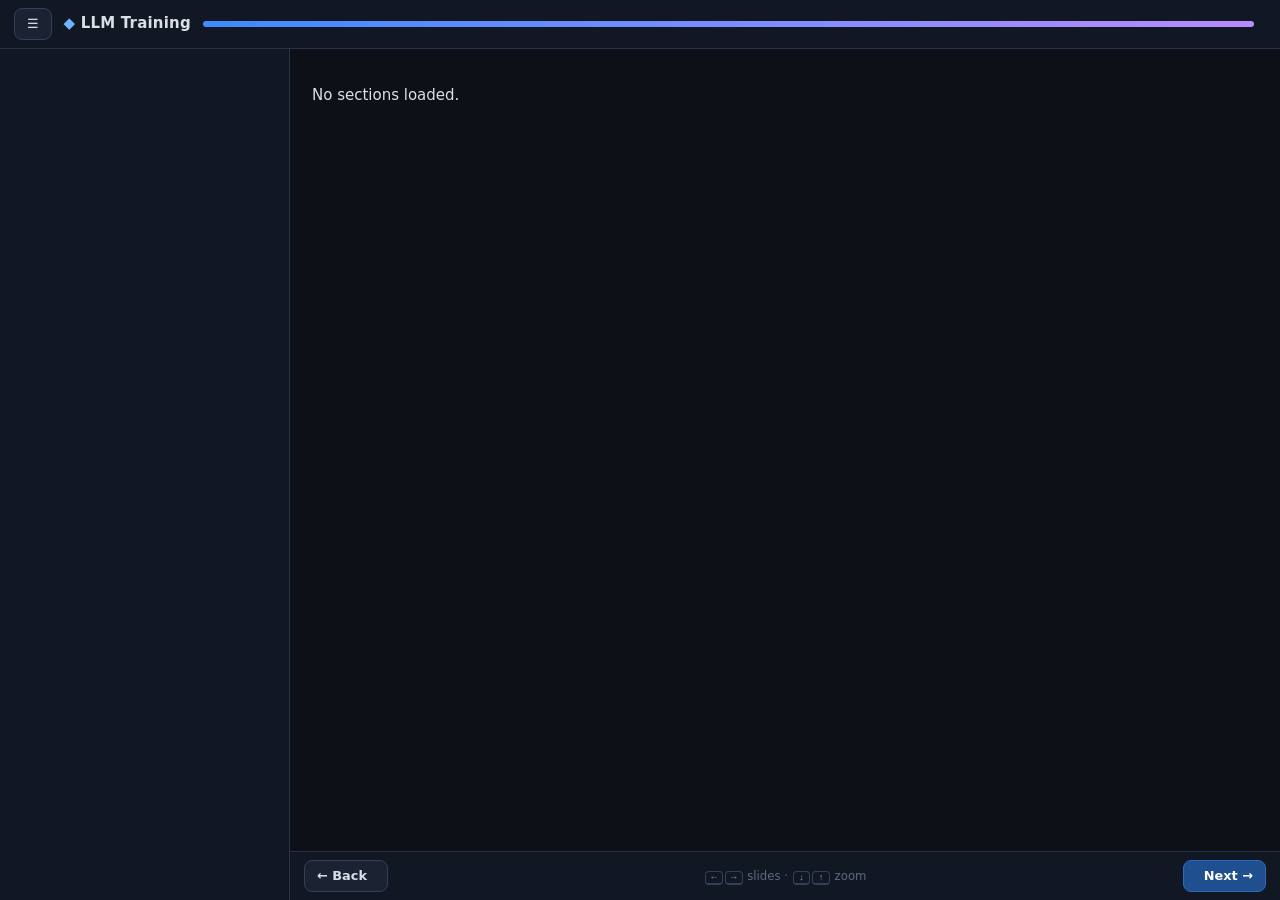
==== LLM_Training/index.html @ 1b2382e2 "LLM_Training: shared engine, styles, contract, server and test tools" ====
<!DOCTYPE html>
<html lang="en">
<head>
  <meta charset="utf-8">
  <meta name="viewport" content="width=device-width, initial-scale=1">
  <title>LLM Training — How LLMs and Agents Work</title>
  <link rel="stylesheet" href="core/styles.css">
  <link rel="stylesheet" href="sections/big-picture.css">
  <link rel="stylesheet" href="sections/tokenization.css">
  <link rel="stylesheet" href="sections/embeddings.css">
  <link rel="stylesheet" href="sections/transformer-block.css">
  <link rel="stylesheet" href="sections/attention.css">
  <link rel="stylesheet" href="sections/ffn-moe.css">
  <link rel="stylesheet" href="sections/output-sampling.css">
  <link rel="stylesheet" href="sections/training.css">
  <link rel="stylesheet" href="sections/clearml.css">
  <link rel="stylesheet" href="sections/inference.css">
  <link rel="stylesheet" href="sections/chat-api.css">
  <link rel="stylesheet" href="sections/reasoning.css">
  <link rel="stylesheet" href="sections/llm-to-agent.css">
  <link rel="stylesheet" href="sections/tool-calling.css">
  <link rel="stylesheet" href="sections/langchain.css">
  <link rel="stylesheet" href="sections/memory-rag.css">
  <link rel="stylesheet" href="sections/rag-practice.css">
  <link rel="stylesheet" href="sections/planning-multiagent.css">
  <link rel="stylesheet" href="sections/skills.css">
  <link rel="stylesheet" href="sections/langgraph.css">
  <link rel="stylesheet" href="sections/comfyui.css">
  <link rel="stylesheet" href="sections/safety-eval.css">
  <link rel="stylesheet" href="sections/glossary.css">
</head>
<body>
  <div id="app"><p style="padding:20px">Loading course… (JavaScript required)</p></div>
  <script src="core/engine.js"></script>
  <!-- Section files: position in the course comes from each section's `order`, not from this list. -->
  <script src="sections/big-picture.js"></script>
  <script src="sections/tokenization.js"></script>
  <script src="sections/embeddings.js"></script>
  <script src="sections/transformer-block.js"></script>
  <script src="sections/attention.js"></script>
  <script src="sections/ffn-moe.js"></script>
  <script src="sections/output-sampling.js"></script>
  <script src="sections/training.js"></script>
  <script src="sections/clearml.js"></script>
  <script src="sections/inference.js"></script>
  <script src="sections/chat-api.js"></script>
  <script src="sections/reasoning.js"></script>
  <script src="sections/llm-to-agent.js"></script>
  <script src="sections/tool-calling.js"></script>
  <script src="sections/langchain.js"></script>
  <script src="sections/memory-rag.js"></script>
  <script src="sections/rag-practice.js"></script>
  <script src="sections/planning-multiagent.js"></script>
  <script src="sections/skills.js"></script>
  <script src="sections/langgraph.js"></script>
  <script src="sections/comfyui.js"></script>
  <script src="sections/safety-eval.js"></script>
  <script src="sections/glossary.js"></script>
</body>
</html>
---- LLM_Training/core/styles.css ----
/* LLM Training — core styles (dark theme). Section CSS must prefix classes with the section id. */
:root {
  --bg: #0d1117; --bg2: #121823; --panel: #161d2a; --panel2: #1b2333; --border: #273246; --border2: #344058;
  --text: #d9e0ea; --muted: #8b97ab; --dim: #5d6a80; --accent: #6cb6ff; --accent2: #3d8bfd; --good: #5ad18a; --bad: #ff5d73; --warn: #f2b84b;
  --t-text: #b8c2cc; --t-token: #f2a93b; --t-integer: #ff7f50; --t-float: #5ad18a; --t-probability: #b98cff; --t-vector: #4ea8ff;
  --t-matrix: #2fd0c9; --t-tensor: #8a94ff; --t-mask: #ff5d73; --t-boolean: #e6e65c; --t-json: #f472b6; --t-function: #c9a27a;
  --radius: 10px; --mono: ui-monospace, SFMono-Regular, Menlo, Consolas, "Liberation Mono", monospace;
  --sans: system-ui, -apple-system, "Segoe UI", Roboto, Helvetica, Arial, sans-serif;
  --toc-w: 290px; --panel-w: 310px;
}
* { box-sizing: border-box; }
html, body { margin: 0; height: 100%; background: var(--bg); color: var(--text); font: 15px/1.55 var(--sans); }
body { overflow: hidden; }
a { color: var(--accent); }
code, kbd, pre { font-family: var(--mono); }
code { background: #0b0f16; border: 1px solid var(--border); border-radius: 4px; padding: 0 4px; font-size: .88em; }
kbd { border: 1px solid var(--border2); border-bottom-width: 2px; border-radius: 4px; padding: 0 5px; font-size: .8em; margin: 0 1px; color: var(--muted); }
h1, h2, h3, h4 { line-height: 1.25; margin: .6em 0 .4em; }
h2 { font-size: 1.25rem; } h3 { font-size: 1.05rem; } h4 { font-size: .95rem; color: var(--muted); }
p { margin: .45em 0 .7em; }
ul, ol { padding-left: 1.3em; margin: .3em 0 .8em; }
li { margin: .2em 0; }
small, .muted { color: var(--muted); }
hr { border: 0; border-top: 1px solid var(--border); margin: 1em 0; }

/* ---------- shell ---------- */
#app { height: 100%; display: flex; flex-direction: column; }
.topbar { display: flex; align-items: center; gap: 12px; padding: 8px 14px; background: var(--bg2); border-bottom: 1px solid var(--border); flex: 0 0 auto; }
.brand { color: var(--text); text-decoration: none; font-weight: 700; white-space: nowrap; letter-spacing: .2px; }
.brand-mark { color: var(--accent); }
.progress { flex: 1; height: 6px; background: var(--panel2); border-radius: 4px; overflow: hidden; min-width: 60px; }
.progress-fill { height: 100%; background: linear-gradient(90deg, var(--accent2), var(--t-probability)); transition: width .3s; }
.counter { color: var(--muted); font-variant-numeric: tabular-nums; font-size: .85rem; white-space: nowrap; }
.layout { flex: 1; display: flex; min-height: 0; }
.main-col { flex: 1; display: flex; flex-direction: column; min-width: 0; }
.stage { flex: 1; overflow-y: auto; overflow-x: hidden; padding: 16px 22px 26px; }

/* ---------- TOC ---------- */
.toc { width: var(--toc-w); flex: 0 0 var(--toc-w); overflow-y: auto; background: var(--bg2); border-right: 1px solid var(--border); padding: 8px 6px 30px; font-size: .86rem; }
body.toc-hidden .toc { display: none; }
.toc-count { color: var(--dim); font-size: .78rem; padding: 2px 10px 6px; }
.toc-part { color: var(--accent); font-weight: 700; text-transform: uppercase; letter-spacing: .06em; font-size: .72rem; padding: 12px 10px 4px; }
.toc-sec-title { all: unset; cursor: pointer; display: block; width: 100%; box-sizing: border-box; padding: 5px 10px; border-radius: 6px; color: var(--text); font-weight: 600; }
.toc-sec-title:hover { background: var(--panel); }
.toc-caret { display: inline-block; transition: transform .15s; color: var(--dim); }
.toc-sec.open .toc-caret { transform: rotate(90deg); }
.toc-slides { display: none; padding: 2px 0 6px 10px; }
.toc-sec.open .toc-slides { display: block; }
.toc-slide { all: unset; cursor: pointer; display: flex; align-items: center; gap: 6px; width: 100%; box-sizing: border-box; padding: 3px 8px; border-radius: 6px; color: var(--muted); }
.toc-slide:hover { background: var(--panel); color: var(--text); }
.toc-slide.on { background: #1d2a40; color: #fff; box-shadow: inset 2px 0 0 var(--accent); }
.toc-check { width: 12px; color: transparent; font-size: .8em; }
.toc-slide.visited .toc-check { color: var(--good); }
.toc-name { flex: 1; min-width: 0; }
.toc-zoom { color: var(--dim); font-size: .55rem; letter-spacing: 1px; white-space: nowrap; }
.toc-slide.on .toc-zoom { color: var(--accent); }
.toc-toggle { padding: 4px 9px; }
.toc-scrim { display: none; }

/* ---------- slide head ---------- */
.slide-head { margin-bottom: 12px; }
.head-top { display: flex; justify-content: space-between; align-items: center; gap: 10px; flex-wrap: wrap; }
.eyebrow { color: var(--muted); font-size: .82rem; }
.part-tag { background: var(--panel2); border: 1px solid var(--border2); border-radius: 20px; padding: 1px 8px; color: var(--accent); font-weight: 600; font-size: .74rem; }
.slide-num { color: var(--dim); }
.slide-title { font-size: 1.65rem; margin: .25em 0 .35em; }
.zoom-btns { display: flex; gap: 6px; }
.crumbs { display: flex; flex-wrap: wrap; align-items: center; gap: 4px; }
.crumb { all: unset; cursor: pointer; font-size: .8rem; padding: 2px 9px; border-radius: 14px; border: 1px solid var(--border); color: var(--muted); }
.crumb:hover { border-color: var(--accent); color: var(--text); }
.crumb.on { background: #1d2a40; border-color: var(--accent); color: #fff; font-weight: 600; }
.crumb-n { display: inline-block; width: 15px; height: 15px; line-height: 15px; text-align: center; font-size: .66rem; border-radius: 50%; background: var(--panel2); color: var(--accent); }
.crumb-sep { color: var(--dim); }

/* ---------- body: content + key panel ---------- */
.slide-body { display: flex; gap: 18px; align-items: flex-start; }
.slide-content { flex: 1; min-width: 0; }
.keypanel { width: var(--panel-w); flex: 0 0 var(--panel-w); position: sticky; top: 0; display: flex; flex-direction: column; gap: 10px; font-size: .86rem; }
.kp { background: var(--panel); border: 1px solid var(--border); border-radius: var(--radius); padding: 8px 12px; }
.kp h3 { font-size: .8rem; text-transform: uppercase; letter-spacing: .05em; margin: .2em 0 .4em; }
.kp-understand h3 { color: var(--warn); }
.kp-details h3 { color: var(--accent); }
.kp-data h3 { color: var(--t-matrix); }
.kp ul { margin: 0; padding-left: 1.1em; }
.dt-row { border-top: 1px solid var(--border); padding: 5px 0; }
.dt-row:first-of-type { border-top: 0; }
.dt-row-top { display: flex; justify-content: space-between; gap: 6px; align-items: center; }
.dt-name { font-weight: 600; overflow-wrap: anywhere; }
.dt-shape, .dt-ex { color: var(--muted); font-size: .8rem; overflow-wrap: anywhere; }
.dt-shape code, .dt-ex code { font-size: .78rem; }

.level { animation: zoomnext .28s ease-out; }
.level-in { animation: zoomin .3s ease-out; }
.level-out { animation: zoomout .3s ease-out; }
@keyframes zoomin { from { opacity: 0; transform: scale(.94); } to { opacity: 1; transform: none; } }
@keyframes zoomout { from { opacity: 0; transform: scale(1.05); } to { opacity: 1; transform: none; } }
@keyframes zoomnext { from { opacity: 0; transform: translateX(14px); } to { opacity: 1; transform: none; } }
.dive-hint { all: unset; cursor: pointer; display: block; margin: 18px 0 4px; padding: 9px 14px; border: 1px dashed var(--border2); border-radius: var(--radius); color: var(--muted); font-size: .88rem; text-align: center; }
.dive-hint:hover { border-color: var(--accent); color: var(--text); background: var(--panel); }
.render-error { background: #3a1520; border: 1px solid var(--bad); color: #ffc2cb; padding: 10px; border-radius: 8px; font-family: var(--mono); font-size: .8rem; white-space: pre-wrap; }

/* ---------- footer nav ---------- */
.navbar { display: flex; justify-content: space-between; align-items: center; gap: 10px; padding: 8px 14px; border-top: 1px solid var(--border); background: var(--bg2); flex: 0 0 auto; }
.navbar .btn { display: flex; align-items: center; gap: 8px; max-width: 42%; }
.nav-label { color: var(--muted); font-size: .78rem; overflow: hidden; text-overflow: ellipsis; white-space: nowrap; font-weight: 400; }
.nav-next .nav-label { color: #cfe3ff; }
.keys-hint { color: var(--dim); font-size: .78rem; white-space: nowrap; }

/* ---------- buttons & controls ---------- */
.btn { font: inherit; font-size: .86rem; font-weight: 600; color: var(--text); background: var(--panel2); border: 1px solid var(--border2); border-radius: 8px; padding: 5px 12px; cursor: pointer; }
.btn:hover:not(:disabled) { border-color: var(--accent); }
.btn:disabled { opacity: .4; cursor: default; }
.btn.primary { background: #1f4f8f; border-color: #2d6bc0; color: #fff; }
.btn.primary:hover:not(:disabled) { background: #2560ad; }
.btn.on, .btn.active { background: #1d2a40; border-color: var(--accent); color: #fff; }
.ctl { display: flex; align-items: center; gap: 10px; flex-wrap: wrap; margin: 6px 0; font-size: .9rem; }
.ctl-label { color: var(--muted); min-width: 90px; }
.ctl-slider input[type=range] { flex: 1; min-width: 120px; max-width: 360px; accent-color: var(--accent); }
.ctl-val { font-family: var(--mono); color: var(--text); min-width: 54px; font-size: .86rem; }
select, input[type=text], textarea { font: inherit; font-size: .88rem; background: #0b0f16; color: var(--text); border: 1px solid var(--border2); border-radius: 7px; padding: 5px 8px; max-width: 100%; }
textarea { width: 100%; font-family: var(--mono); }
.ctl-input input[type=text] { flex: 1; min-width: 160px; }
.ctl-toggle input { accent-color: var(--accent); }
.controls { display: flex; flex-wrap: wrap; gap: 6px 18px; align-items: center; background: var(--panel); border: 1px solid var(--border); border-radius: var(--radius); padding: 8px 12px; margin: 10px 0; }
.row { display: flex; flex-wrap: wrap; gap: 12px; align-items: flex-start; }
.row > * { min-width: 0; }

/* ---------- data-type badges ---------- */
.dt { display: inline-block; font: 600 .7rem/1.5 var(--mono); padding: 0 6px; border-radius: 10px; border: 1px solid; white-space: nowrap; vertical-align: middle; }
.dt-text { color: var(--t-text); border-color: var(--t-text); background: rgba(184,194,204,.1); }
.dt-token { color: var(--t-token); border-color: var(--t-token); background: rgba(242,169,59,.12); }
.dt-integer { color: var(--t-integer); border-color: var(--t-integer); background: rgba(255,127,80,.12); }
.dt-float { color: var(--t-float); border-color: var(--t-float); background: rgba(90,209,138,.12); }
.dt-probability { color: var(--t-probability); border-color: var(--t-probability); background: rgba(185,140,255,.12); }
.dt-vector { color: var(--t-vector); border-color: var(--t-vector); background: rgba(78,168,255,.12); }
.dt-matrix { color: var(--t-matrix); border-color: var(--t-matrix); background: rgba(47,208,201,.12); }
.dt-tensor { color: var(--t-tensor); border-color: var(--t-tensor); background: rgba(138,148,255,.14); }
.dt-mask { color: var(--t-mask); border-color: var(--t-mask); background: repeating-linear-gradient(45deg, rgba(255,93,115,.18) 0 3px, transparent 3px 6px); }
.dt-boolean { color: var(--t-boolean); border-color: var(--t-boolean); background: rgba(230,230,92,.1); }
.dt-json { color: var(--t-json); border-color: var(--t-json); background: rgba(244,114,182,.12); }
.dt-function { color: var(--t-function); border-color: var(--t-function); background: rgba(201,162,122,.12); font-style: italic; }
.dt-unknown { color: #fff; border-color: #f00; background: #600; }
.shape { font: .74rem var(--mono); color: var(--muted); white-space: nowrap; }

/* ---------- blocks diagram ---------- */
.blocks { margin: 12px 0; padding: 12px; background: var(--bg2); border: 1px solid var(--border); border-radius: var(--radius); }
.blk-row { display: flex; flex-wrap: wrap; align-items: stretch; justify-content: center; gap: 4px 0; }
.blocks-col .blk-row { flex-direction: column; align-items: center; }
.blk { background: var(--panel); border: 1px solid var(--border2); border-radius: 9px; padding: 7px 11px; min-width: 96px; max-width: 230px; text-align: center; position: relative; transition: transform .15s, border-color .15s, box-shadow .15s; }
.blk-label { font-weight: 650; font-size: .9rem; overflow-wrap: anywhere; }
.blk-sub { color: var(--muted); font-size: .76rem; margin-top: 2px; overflow-wrap: anywhere; }
.blk-meta { margin-top: 4px; display: flex; flex-wrap: wrap; justify-content: center; gap: 3px; align-items: center; }
.blk-go { font-size: .68rem; color: var(--accent); margin-top: 3px; opacity: .75; }
.blk.clickable { cursor: pointer; }
.blk.clickable:hover, .blk.clickable:focus { transform: translateY(-2px); border-color: var(--accent); outline: none; box-shadow: 0 4px 16px rgba(61,139,253,.2); }
.blk.hl { border-color: var(--warn); box-shadow: 0 0 0 2px rgba(242,184,75,.35); }
.blk-arrow { display: flex; flex-direction: column; justify-content: center; align-items: center; min-width: 34px; padding: 0 2px; position: relative; }
.blocks-col .blk-arrow { min-height: 26px; min-width: 0; }
.blk-arrow .flow-line { display: block; width: 28px; height: 3px; border-radius: 2px; background: repeating-linear-gradient(90deg, var(--accent) 0 6px, transparent 6px 10px); background-size: 20px 3px; }
.blocks-col .blk-arrow .flow-line, .flow-line.v { width: 3px; height: 16px; background: repeating-linear-gradient(180deg, var(--accent) 0 6px, transparent 6px 10px); background-size: 3px 20px; }
.blocks.animate .flow-line { animation: flowx .7s linear infinite; }
.blocks.animate .blocks-col .flow-line, .blocks.animate .flow-line.v, .blocks-col.animate .flow-line { animation: flowy .7s linear infinite; }
@keyframes flowx { from { background-position: 0 0; } to { background-position: 20px 0; } }
@keyframes flowy { from { background-position: 0 0; } to { background-position: 0 20px; } }
.blk-arrow .ah { color: var(--accent); font-size: .6rem; line-height: 1; margin-top: -1px; }
.blocks-col .blk-arrow .ah { margin-top: 0; }
.edge-label { font-size: .66rem; color: var(--muted); max-width: 90px; text-align: center; line-height: 1.15; margin-bottom: 2px; }
.blk-rowarrow { display: flex; flex-direction: column; align-items: center; margin: 4px 0; }
.blk-rowarrow .ah { color: var(--accent); font-size: .6rem; }
.blk-caption { text-align: center; color: var(--muted); font-size: .8rem; margin-top: 8px; }

/* ---------- stepper ---------- */
.stepper { background: var(--panel); border: 1px solid var(--border); border-radius: var(--radius); padding: 10px 12px; margin: 12px 0; }
.step-ctrl { display: flex; flex-wrap: wrap; align-items: center; gap: 6px; }
.step-count { color: var(--muted); font-size: .8rem; margin-left: 4px; font-variant-numeric: tabular-nums; }
.step-dots { display: flex; flex-wrap: wrap; gap: 3px; margin-left: auto; }
.step-dot { width: 10px; height: 10px; border-radius: 50%; border: 1px solid var(--border2); background: transparent; padding: 0; cursor: pointer; }
.step-dot.done { background: #2c4a73; }
.step-dot.on { background: var(--accent); border-color: var(--accent); }
.step-title { font-weight: 700; margin: 10px 0 6px; }
.step-n { display: inline-block; min-width: 22px; height: 22px; line-height: 22px; text-align: center; border-radius: 50%; background: var(--accent2); color: #fff; font-size: .75rem; margin-right: 4px; }
.step-body { min-height: 60px; }

/* ---------- matrix ---------- */
.mx-wrap { display: inline-block; vertical-align: top; margin: 6px 10px 6px 0; max-width: 100%; }
.mx-title { font-size: .84rem; margin-bottom: 4px; }
.mx-scroll { overflow-x: auto; max-width: 100%; }
table.mx { border-collapse: separate; border-spacing: 2px; font: .8rem/1.3 var(--mono); }
.mx td { min-width: 46px; padding: 3px 6px; text-align: right; border-radius: 4px; background: #0f141d; color: #eef3fa; }
.mx-small .mx td { min-width: 34px; padding: 2px 4px; font-size: .72rem; }
.mx th { font-weight: 500; color: var(--muted); font-size: .74rem; padding: 0 4px; white-space: nowrap; }
.mx th.mx-row { text-align: right; }
.mx td.masked { color: #ff8b9b; background: repeating-linear-gradient(45deg, #2a1218 0 4px, #1a0d11 4px 8px); text-align: center; }
.mx td.hl { outline: 2px solid var(--warn); outline-offset: -1px; }
.mx th.hlr, .mx th.hlc { color: var(--warn); font-weight: 700; }
.mx td.clickable { cursor: pointer; }
.mx-caption { color: var(--muted); font-size: .76rem; margin-top: 3px; }

/* ---------- callouts, cards, tables ---------- */
.callout { display: flex; gap: 10px; padding: 8px 12px; border-radius: 9px; border: 1px solid var(--border2); border-left-width: 4px; background: var(--panel); margin: 10px 0; font-size: .92rem; }
.callout-icon { flex: 0 0 auto; font-weight: 700; }
.callout-body { min-width: 0; }
.callout-body p:first-child { margin-top: 0; } .callout-body p:last-child { margin-bottom: 0; }
.callout-info { border-left-color: var(--accent); }
.callout-tip { border-left-color: var(--good); }
.callout-warn { border-left-color: var(--warn); background: #231d10; }
.callout-key { border-left-color: var(--t-probability); background: #1c1730; }
.callout-illustrative { border-left-color: var(--dim); border-style: dashed; color: var(--muted); font-size: .84rem; }
.callout-docs { border-left-color: var(--t-matrix); font-size: .84rem; }
.callout-hedge { border-left-color: var(--t-token); font-size: .88rem; }
.grid { display: grid; gap: 10px; margin: 10px 0; }
.card { background: var(--panel); border: 1px solid var(--border); border-radius: var(--radius); padding: 10px 12px; min-width: 0; }
.card-title { font-weight: 700; margin-bottom: 4px; }
.card-body { font-size: .9rem; }
.tbl-wrap { overflow-x: auto; max-width: 100%; margin: 8px 0; }
table.tbl { border-collapse: collapse; font-size: .86rem; width: 100%; }
.tbl th, .tbl td { border-bottom: 1px solid var(--border); padding: 5px 8px; text-align: left; vertical-align: top; }
.tbl th { color: var(--muted); font-weight: 600; background: var(--bg2); }
pre.code { position: relative; background: #0a0e14; border: 1px solid var(--border); border-radius: 8px; padding: 10px 12px; overflow-x: auto; font-size: .8rem; line-height: 1.45; margin: 8px 0; max-width: 100%; }
pre.code code { background: none; border: 0; padding: 0; font-size: inherit; white-space: pre; }
.code-lang { position: absolute; top: 4px; right: 8px; color: var(--dim); font-size: .68rem; }
.c-kw { color: #ff9ad5; } .c-str { color: #a5e07a; } .c-key { color: #7ec8ff; } .c-num { color: #ffb86c; } .c-com { color: #6a7890; font-style: italic; }

/* tokens */
.tokens { display: flex; flex-wrap: wrap; gap: 4px; margin: 6px 0; }
.tok { display: inline-block; font: .84rem/1.4 var(--mono); padding: 1px 6px; border-radius: 5px; border: 1px solid var(--t-token); background: rgba(242,169,59,.1); color: #ffe3b8; white-space: pre; }
.tok sub { color: var(--t-integer); font-size: .7em; margin-left: 3px; }
.tok.hl { background: rgba(242,169,59,.35); box-shadow: 0 0 0 2px var(--warn); }

/* bars */
.bars { margin: 8px 0; }
.bars-title { font-size: .84rem; color: var(--muted); margin-bottom: 4px; }
.bar-row { display: grid; grid-template-columns: minmax(60px, 140px) 1fr minmax(52px, auto); gap: 8px; align-items: center; font-size: .82rem; margin: 2px 0; }
.bar-label { font-family: var(--mono); text-align: right; overflow: hidden; text-overflow: ellipsis; white-space: nowrap; }
.bar-track { height: 13px; background: var(--panel2); border-radius: 3px; overflow: hidden; }
.bar-fill { display: block; height: 100%; background: var(--t-probability); transition: width .25s; }
.bar-val { font-family: var(--mono); color: var(--muted); white-space: nowrap; }
.bar-row.hl .bar-label, .bar-row.hl .bar-val { color: var(--warn); font-weight: 700; }
.bar-row.dim { opacity: .35; }

/* chart */
.chart { margin: 8px 0; max-width: 620px; }
.chart-svg { width: 100%; height: auto; display: block; background: var(--bg2); border: 1px solid var(--border); border-radius: 8px; }
.chart-svg .grid { stroke: #222c3d; stroke-width: 1; }
.chart-svg .axis { stroke: #44526b; }
.chart-svg .mark { stroke: var(--warn); stroke-dasharray: 4 3; }
.chart-svg .tick { fill: var(--muted); font-size: 10px; font-family: var(--mono); }
.chart-svg .axlabel { fill: var(--muted); font-size: 11px; }
.chart-legend { display: flex; flex-wrap: wrap; gap: 12px; font-size: .78rem; color: var(--muted); margin-top: 4px; }
.chart-legend i { display: inline-block; width: 12px; height: 3px; margin-right: 5px; vertical-align: middle; }

.xlink { color: var(--accent); text-decoration: none; border-bottom: 1px dotted var(--accent); }
.xlink:hover { color: #fff; }
.toast { position: fixed; bottom: 70px; left: 50%; transform: translateX(-50%); background: #3a1520; border: 1px solid var(--bad); color: #fff; padding: 8px 14px; border-radius: 8px; z-index: 50; }
.formula { font-family: var(--mono); background: var(--bg2); border: 1px solid var(--border); border-radius: 8px; padding: 6px 10px; display: inline-block; max-width: 100%; overflow-x: auto; margin: 4px 0; }
.big-num { font-size: 1.6rem; font-weight: 700; color: var(--accent); font-variant-numeric: tabular-nums; }
.pill { display: inline-block; font-size: .74rem; padding: 0 8px; border-radius: 12px; background: var(--panel2); border: 1px solid var(--border2); color: var(--muted); }

/* ---------- responsive ---------- */
@media (max-width: 1180px) {
  .slide-body { flex-direction: column; }
  .keypanel { position: static; width: 100%; flex: 0 0 auto; }
}
@media (max-width: 900px) {
  .toc { position: fixed; top: 0; bottom: 0; left: 0; z-index: 40; transform: translateX(-100%); transition: transform .2s; box-shadow: 4px 0 20px rgba(0,0,0,.5); }
  body.toc-open .toc { transform: none; display: block; }
  body.toc-open .toc-scrim { display: block; position: fixed; inset: 0; background: rgba(0,0,0,.45); z-index: 30; }
  body.toc-hidden:not(.toc-open) .toc { display: block; }
  .stage { padding: 12px 12px 22px; }
  .slide-title { font-size: 1.3rem; }
  .keys-hint { display: none; }
  .navbar .btn { max-width: 48%; }
}
@media (max-width: 560px) {
  .nav-label { display: none; }
  .brand { font-size: .9rem; }
  .blk { min-width: 80px; max-width: 100%; }
  .bar-row { grid-template-columns: 70px 1fr auto; }
}
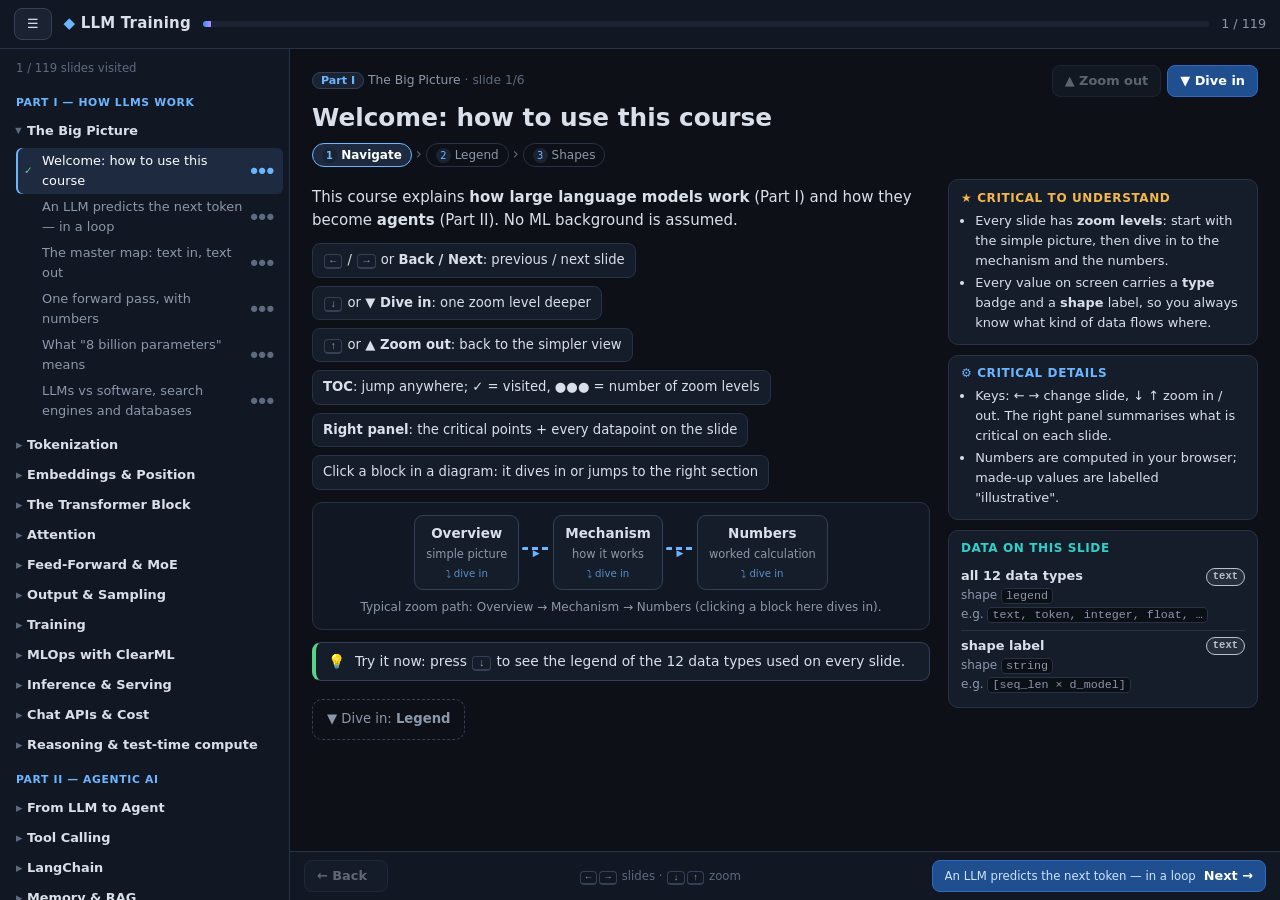
==== commit c40eb77e: "LLM_Training: offline support (service worker cache, web manifest, offline indicator), Pages link Co" ====
--- a/LLM_Training/index.html
+++ b/LLM_Training/index.html
@@ -4,6 +4,9 @@
   <meta charset="utf-8">
   <meta name="viewport" content="width=device-width, initial-scale=1">
   <title>LLM Training — How LLMs and Agents Work</title>
+  <meta name="theme-color" content="#121823">
+  <link rel="manifest" href="manifest.webmanifest">
+  <link rel="icon" href="icon.svg" type="image/svg+xml">
   <link rel="stylesheet" href="core/styles.css">
   <link rel="stylesheet" href="sections/big-picture.css">
   <link rel="stylesheet" href="sections/tokenization.css">
--- a/LLM_Training/core/styles.css
+++ b/LLM_Training/core/styles.css
@@ -31,6 +31,10 @@
 .progress { flex: 1; height: 6px; background: var(--panel2); border-radius: 4px; overflow: hidden; min-width: 60px; }
 .progress-fill { height: 100%; background: linear-gradient(90deg, var(--accent2), var(--t-probability)); transition: width .3s; }
 .counter { color: var(--muted); font-variant-numeric: tabular-nums; font-size: .85rem; white-space: nowrap; }
+.offline-pill { font-size: .72rem; padding: 1px 8px; border-radius: 12px; border: 1px solid var(--border2); color: var(--muted); white-space: nowrap; }
+.offline-pill.ok { color: var(--good); border-color: rgba(90,209,138,.5); }
+.offline-pill.off { color: var(--warn); border-color: rgba(242,184,75,.6); }
+@media (max-width: 560px) { .offline-pill { display: none; } }
 .layout { flex: 1; display: flex; min-height: 0; }
 .main-col { flex: 1; display: flex; flex-direction: column; min-width: 0; }
 .stage { flex: 1; overflow-y: auto; overflow-x: hidden; padding: 16px 22px 26px; }
@@ -150,6 +154,7 @@
 .blk-label { font-weight: 650; font-size: .9rem; overflow-wrap: anywhere; }
 .blk-sub { color: var(--muted); font-size: .76rem; margin-top: 2px; overflow-wrap: anywhere; }
 .blk-meta { margin-top: 4px; display: flex; flex-wrap: wrap; justify-content: center; gap: 3px; align-items: center; }
+.blk-meta .shape { white-space: normal; overflow-wrap: anywhere; }
 .blk-go { font-size: .68rem; color: var(--accent); margin-top: 3px; opacity: .75; }
 .blk.clickable { cursor: pointer; }
 .blk.clickable:hover, .blk.clickable:focus { transform: translateY(-2px); border-color: var(--accent); outline: none; box-shadow: 0 4px 16px rgba(61,139,253,.2); }
@@ -209,6 +214,7 @@
 .callout-docs { border-left-color: var(--t-matrix); font-size: .84rem; }
 .callout-hedge { border-left-color: var(--t-token); font-size: .88rem; }
 .grid { display: grid; gap: 10px; margin: 10px 0; }
+.grid > *, .level, .step-body, .card-body, .callout-body, .stepper, .blocks { min-width: 0; }
 .card { background: var(--panel); border: 1px solid var(--border); border-radius: var(--radius); padding: 10px 12px; min-width: 0; }
 .card-title { font-weight: 700; margin-bottom: 4px; }
 .card-body { font-size: .9rem; }
@@ -252,13 +258,14 @@
 .xlink { color: var(--accent); text-decoration: none; border-bottom: 1px dotted var(--accent); }
 .xlink:hover { color: #fff; }
 .toast { position: fixed; bottom: 70px; left: 50%; transform: translateX(-50%); background: #3a1520; border: 1px solid var(--bad); color: #fff; padding: 8px 14px; border-radius: 8px; z-index: 50; }
-.formula { font-family: var(--mono); background: var(--bg2); border: 1px solid var(--border); border-radius: 8px; padding: 6px 10px; display: inline-block; max-width: 100%; overflow-x: auto; margin: 4px 0; }
+.formula { white-space: normal; overflow-wrap: anywhere; font-family: var(--mono); background: var(--bg2); border: 1px solid var(--border); border-radius: 8px; padding: 6px 10px; display: inline-block; max-width: 100%; overflow-x: auto; margin: 4px 0; }
 .big-num { font-size: 1.6rem; font-weight: 700; color: var(--accent); font-variant-numeric: tabular-nums; }
 .pill { display: inline-block; font-size: .74rem; padding: 0 8px; border-radius: 12px; background: var(--panel2); border: 1px solid var(--border2); color: var(--muted); }
 
 /* ---------- responsive ---------- */
 @media (max-width: 1180px) {
-  .slide-body { flex-direction: column; }
+  .slide-body { flex-direction: column; align-items: stretch; }
+  .slide-content { width: 100%; max-width: 100%; }
   .keypanel { position: static; width: 100%; flex: 0 0 auto; }
 }
 @media (max-width: 900px) {
--- a/LLM_Training/sections/big-picture.css
+++ b/LLM_Training/sections/big-picture.css
@@ -0,0 +1,12 @@
+.big-picture-legend { display: grid; grid-template-columns: repeat(auto-fit, minmax(250px, 1fr)); gap: 10px; }
+.big-picture-legend .card { margin: 0; }
+.big-picture-keys { display: flex; flex-wrap: wrap; gap: 8px; margin: 8px 0; }
+.big-picture-keys > div { background: var(--panel); border: 1px solid var(--border); border-radius: 8px; padding: 6px 10px; font-size: .88rem; }
+.big-picture-seq { display: flex; flex-wrap: wrap; gap: 4px; align-items: center; margin: 8px 0; min-height: 34px; }
+.big-picture-cmp td, .big-picture-cmp th { vertical-align: top; }
+.big-picture-sub { margin: 8px 0; }
+.big-picture-sub h4 { margin: 10px 0 2px; font-size: .95rem; color: var(--accent); }
+.big-picture-stat { display: flex; flex-wrap: wrap; gap: 10px; margin: 8px 0; }
+.big-picture-stat > div { flex: 1 1 150px; background: var(--panel); border: 1px solid var(--border); border-radius: 8px; padding: 8px 12px; text-align: center; }
+.big-picture-stat .big-num { display: block; }
+.big-picture-pick { font-weight: 650; color: var(--good); }
--- a/LLM_Training/sections/tokenization.css
+++ b/LLM_Training/sections/tokenization.css
@@ -0,0 +1,11 @@
+.tokenization-cols { display: grid; grid-template-columns: repeat(auto-fit, minmax(230px, 1fr)); gap: 10px; }
+.tokenization-cols .card { margin: 0; }
+.tokenization-chips { display: flex; flex-wrap: wrap; gap: 4px; margin: 6px 0; align-items: center; }
+.tokenization-chip { display: inline-flex; flex-direction: column; align-items: center; background: var(--panel); border: 1px solid var(--border2); border-radius: 6px; padding: 2px 7px; font-family: var(--mono, monospace); font-size: .85rem; }
+.tokenization-chip small { color: var(--t-integer); font-size: .7rem; }
+.tokenization-chip.tokenization-byte { border-style: dashed; }
+.tokenization-seq { background: var(--bg2); border: 1px solid var(--border); border-radius: 8px; padding: 10px; font-family: var(--mono, monospace); font-size: .82rem; line-height: 1.7; overflow-wrap: anywhere; white-space: pre-wrap; }
+.tokenization-sp { color: var(--warn); font-weight: 700; }
+.tokenization-role { color: var(--accent); }
+.tokenization-pair { font-family: var(--mono, monospace); }
+.tokenization-hl { background: rgba(242,184,75,.25); border-radius: 3px; }
--- a/LLM_Training/sections/embeddings.css
+++ b/LLM_Training/sections/embeddings.css
@@ -0,0 +1,12 @@
+.embeddings-svg { width: 100%; max-width: 560px; height: auto; background: var(--bg2); border: 1px solid var(--border); border-radius: 10px; display: block; margin: 8px auto; }
+.embeddings-svg text { fill: var(--text); font-size: 11px; font-family: inherit; }
+.embeddings-svg .embeddings-pt { cursor: pointer; }
+.embeddings-svg .embeddings-pt:hover circle { stroke: var(--warn); stroke-width: 2; }
+.embeddings-axis { stroke: var(--border2); stroke-width: 1; }
+.embeddings-calc { font-family: var(--mono, monospace); font-size: .88rem; background: var(--bg2); border: 1px solid var(--border); border-radius: 8px; padding: 8px 12px; margin: 6px 0; overflow-wrap: anywhere; }
+.embeddings-calc b { color: var(--warn); }
+.embeddings-cols { display: grid; grid-template-columns: repeat(auto-fit, minmax(240px, 1fr)); gap: 10px; }
+.embeddings-cols .card { margin: 0; }
+.embeddings-onehot { display: flex; flex-wrap: wrap; gap: 3px; margin: 6px 0; }
+.embeddings-onehot span { min-width: 26px; text-align: center; padding: 2px 4px; border-radius: 4px; background: var(--panel); border: 1px solid var(--border); font-family: var(--mono, monospace); font-size: .8rem; }
+.embeddings-onehot span.on { background: var(--accent); color: #fff; border-color: var(--accent); }
--- a/LLM_Training/sections/transformer-block.css
+++ b/LLM_Training/sections/transformer-block.css
@@ -0,0 +1,15 @@
+/* transformer-block section */
+.transformer-block-svg { width: 100%; height: auto; display: block; max-width: 720px; }
+.transformer-block-flow { stroke-dasharray: 10 8; animation: transformer-block-dash 1.2s linear infinite; }
+@keyframes transformer-block-dash { to { stroke-dashoffset: -18; } }
+.transformer-block-svglbl { fill: #9aa6ba; font: 13px sans-serif; }
+.transformer-block-svgtxt { fill: #e8eef7; font: 13px var(--mono, monospace); }
+.transformer-block-svgsm { fill: #7d889c; font: 11px sans-serif; }
+.blk.transformer-block-add { border-style: dashed; }
+.transformer-block-early { color: #4ea8ff; }
+.transformer-block-mid { color: #b98cff; }
+.transformer-block-late { color: #5ad18a; }
+.blk.transformer-block-b-early { box-shadow: inset 0 3px 0 #4ea8ff; }
+.blk.transformer-block-b-mid { box-shadow: inset 0 3px 0 #b98cff; }
+.blk.transformer-block-b-late { box-shadow: inset 0 3px 0 #5ad18a; }
+.transformer-block-total { margin: 6px 0 10px; }
--- a/LLM_Training/sections/attention.css
+++ b/LLM_Training/sections/attention.css
@@ -0,0 +1,32 @@
+/* attention section */
+.attention-q { color: #4ea8ff; }
+.attention-k { color: #ff9a4d; }
+.attention-v { color: #5ad18a; }
+.attention-mxrow { align-items: center; }
+.attention-op { font: 700 1.3rem var(--mono, monospace); color: var(--muted); padding: 0 2px; align-self: center; }
+.attention-headstack { display: flex; flex-wrap: wrap; gap: 6px; }
+.attention-arcs { background: var(--panel); border: 1px solid var(--border); border-radius: var(--radius, 10px); padding: 10px 12px; margin: 10px 0; }
+.attention-arcchips { display: flex; flex-wrap: wrap; gap: 6px; margin-bottom: 4px; }
+.attention-tokbtn { font-family: var(--mono, monospace); }
+.attention-tokbtn.on { background: #ff9a4d; border-color: #ff9a4d; color: #111; }
+.attention-arcsvg svg, .attention-svg { width: 100%; height: auto; display: block; max-width: 680px; }
+.attention-svgtok { fill: #161d29; stroke: var(--border2, #33405a); stroke-width: 1; }
+.attention-svgtok.on { fill: #3a2614; stroke: #ff9a4d; stroke-width: 2; }
+.attention-svgtok.fut { opacity: .35; }
+.attention-svgtxt { fill: #e8eef7; font: 14px var(--mono, monospace); }
+.attention-svgtxt.fut { fill: #6d7890; }
+.attention-svgw { fill: #ff9a4d; font: 12px var(--mono, monospace); }
+.attention-svglbl { fill: #9aa6ba; font: 13px sans-serif; }
+.attention-arcbars { max-width: 520px; }
+.attention-note { margin-top: 6px; }
+.attention-cellcalc { margin-top: 6px; }
+table.attention-vis { border-collapse: separate; border-spacing: 3px; font: .85rem var(--mono, monospace); }
+table.attention-vis th { color: var(--muted); font-weight: 500; padding: 2px 6px; white-space: nowrap; }
+table.attention-vis td { width: 44px; height: 30px; text-align: center; border-radius: 5px; }
+td.attention-ok { background: rgba(90, 209, 138, .22); color: #5ad18a; }
+td.attention-no { background: repeating-linear-gradient(45deg, #2a1218 0 4px, #1a0d11 4px 8px); color: #ff8b9b; }
+.attention-strip { display: flex; flex-wrap: wrap; align-items: center; gap: 4px; margin: 8px 0 0; font: .78rem var(--mono, monospace); }
+.attention-stage { padding: 2px 8px; border-radius: 10px; border: 1px solid var(--border2, #33405a); color: var(--muted); }
+.attention-stage.done { color: var(--text); border-color: #2c4a73; }
+.attention-stage.on { background: var(--accent); border-color: var(--accent); color: #fff; }
+.attention-stagearrow { color: var(--muted); }
--- a/LLM_Training/sections/ffn-moe.css
+++ b/LLM_Training/sections/ffn-moe.css
@@ -0,0 +1,13 @@
+.ffn-moe-tokrow { display:flex; flex-wrap:wrap; gap:10px; align-items:flex-start; margin:8px 0; }
+.ffn-moe-col { flex:1 1 90px; min-width:84px; border:1px solid var(--border); border-radius:8px; padding:6px; background:var(--panel); text-align:center; }
+.ffn-moe-col.sel { border-color:var(--accent); }
+.ffn-moe-col .v { font-family:monospace; font-size:12px; color:var(--muted); word-break:break-word; }
+.ffn-moe-col .ffn-box { margin:6px 0; padding:4px; border-radius:6px; background:var(--panel2); font-size:12px; }
+.ffn-moe-note { font-size:13px; color:var(--muted); margin:6px 0; }
+.ffn-moe-probe { display:flex; flex-wrap:wrap; gap:8px; margin-top:8px; }
+.ffn-moe-probe .card { flex:1 1 140px; min-width:130px; text-align:center; }
+.ffn-moe-expert { display:inline-block; min-width:64px; padding:6px 8px; margin:3px; border:1px solid var(--border); border-radius:8px; text-align:center; font-size:12px; background:var(--panel); }
+.ffn-moe-expert.on { border-color:var(--good); background:rgba(90,209,138,.15); color:var(--text); }
+.ffn-moe-expert.off { opacity:.45; }
+.ffn-moe-wrap { overflow-x:auto; }
+.ffn-moe-f { white-space:pre-wrap; overflow-wrap:anywhere; }
--- a/LLM_Training/sections/output-sampling.css
+++ b/LLM_Training/sections/output-sampling.css
@@ -0,0 +1,10 @@
+.output-sampling-note { font-size:13px; color:var(--muted); margin:6px 0; }
+.output-sampling-hist { margin-top:10px; }
+.output-sampling-gen { font-size:16px; line-height:2; padding:10px; border:1px solid var(--border); border-radius:8px; background:var(--panel); }
+.output-sampling-gen .tok.new { border-color:var(--good); background:rgba(90,209,138,.18); }
+.output-sampling-gen .tok.eos { border-color:var(--bad); }
+.output-sampling-state { display:flex; flex-wrap:wrap; gap:6px; align-items:center; font-family:monospace; margin:6px 0; }
+.output-sampling-ok { color:var(--good); } .output-sampling-no { color:var(--bad); }
+.output-sampling-row2 { display:grid; grid-template-columns:repeat(auto-fit,minmax(260px,1fr)); gap:12px; }
+.output-sampling-mxbox { max-width:100%; overflow:hidden; } .output-sampling-mxbox .mx-wrap { display:block; margin-right:0; }
+.output-sampling-f { white-space:pre-wrap; overflow-wrap:anywhere; }
--- a/LLM_Training/sections/training.css
+++ b/LLM_Training/sections/training.css
@@ -0,0 +1,25 @@
+/* training section */
+.training-kpis { grid-template-columns: repeat(auto-fit, minmax(170px, 1fr)); margin: 8px 0; }
+.training-kpis .big-num { font-size: 1.35rem; overflow-wrap: anywhere; }
+.training-shift { margin: 6px 0 10px; }
+.training-shift-arrow { margin: 4px 0; font-size: .85rem; }
+.training-good { color: var(--good); }
+.training-bad { color: var(--bad); }
+.training-warn { color: var(--warn); }
+.training-bits { display: flex; flex-direction: column; gap: 10px; margin: 8px 0 12px; }
+.training-bitrow { font-size: .88rem; }
+.training-bitcells { display: flex; flex-wrap: wrap; gap: 2px; margin: 4px 0; }
+.training-bitcells i { display: inline-block; width: 12px; height: 16px; border-radius: 2px; }
+.training-bit-s { background: var(--bad); }
+.training-bit-e { background: var(--warn); }
+.training-bit-m { background: var(--accent); }
+.training-sft-toks { display: flex; flex-wrap: wrap; gap: 4px; margin: 6px 0; }
+.training-legend { gap: 8px; font-size: .8rem; }
+.tok.training-role-tmpl { border-color: var(--muted); color: var(--muted); }
+.tok.training-role-user { border-color: var(--t-text); background: rgba(120,160,255,.08); }
+.tok.training-role-asst { border-color: var(--good); background: rgba(90,209,138,.15); }
+.training-mhead, .training-mrow { display: grid; grid-template-columns: minmax(90px, 1.4fr) 50px 60px; gap: 8px; align-items: center; font-size: .85rem; }
+.training-mhead { color: var(--muted); margin-top: 8px; }
+.training-mgrid { display: grid; grid-template-columns: repeat(auto-fill, minmax(230px, 1fr)); column-gap: 18px; row-gap: 2px; margin-bottom: 8px; }
+.training-mrow.off { opacity: .4; }
+.training-mbit { font-family: var(--mono); color: var(--t-mask); text-align: center; }
--- a/LLM_Training/sections/clearml.css
+++ b/LLM_Training/sections/clearml.css
@@ -0,0 +1,17 @@
+.clearml-mock{border:2px dashed var(--warn);border-radius:10px;padding:8px;background:#0c1118;position:relative}
+.clearml-mock-tag{display:inline-block;font-size:11px;background:var(--warn);color:#000;border-radius:4px;padding:1px 6px;margin-bottom:6px;font-weight:700}
+.clearml-tbl{width:100%;border-collapse:collapse;font-size:12.5px}
+.clearml-tbl th,.clearml-tbl td{border-bottom:1px solid var(--border);padding:4px 8px;text-align:left;white-space:nowrap}
+.clearml-tbl tr.sel td{background:rgba(78,168,255,.15)}
+.clearml-st{display:inline-block;padding:0 7px;border-radius:9px;font-size:11px}
+.clearml-st.done{background:rgba(90,209,138,.25);color:var(--good)}
+.clearml-st.run{background:rgba(78,168,255,.25);color:var(--accent)}
+.clearml-st.fail{background:rgba(255,93,115,.25);color:var(--bad)}
+.clearml-tabs{display:flex;gap:4px;flex-wrap:wrap;margin:8px 0}
+.clearml-q{display:flex;gap:6px;flex-wrap:wrap;margin:6px 0;min-height:30px}
+.clearml-job{font-size:12px;padding:2px 8px;border-radius:6px;border:1px solid var(--border);background:var(--panel2)}
+.clearml-job.run{border-color:var(--good);background:rgba(90,209,138,.18)}
+.clearml-job.done{opacity:.5}
+.clearml-ag{border:1px solid var(--border);border-radius:8px;padding:6px 10px;background:var(--panel2);min-width:140px}
+.clearml-pre{white-space:pre-wrap;word-break:break-word;overflow-x:auto}
+.clearml-wrapx{overflow-x:auto;max-width:100%}
--- a/LLM_Training/sections/inference.css
+++ b/LLM_Training/sections/inference.css
@@ -0,0 +1,14 @@
+.inference-note { font-size:13px; color:var(--muted); margin:6px 0; }
+.inference-tl { display:grid; gap:2px; margin:6px 0 12px; overflow-x:auto; }
+.inference-tl .c { height:18px; min-width:12px; border-radius:2px; background:var(--panel2); }
+.inference-tl .lbl { font-size:11px; color:var(--muted); padding-right:6px; white-space:nowrap; align-self:center; }
+.inference-tlwrap { overflow-x:auto; }
+.inference-draft { display:flex; flex-wrap:wrap; gap:6px; margin:8px 0; }
+.inference-draft .tok.ok { border-color:var(--good); background:rgba(90,209,138,.18); }
+.inference-draft .tok.bad { border-color:var(--bad); background:rgba(255,93,115,.18); text-decoration:line-through; }
+.inference-draft .tok.fix { border-color:var(--accent); background:rgba(78,168,255,.18); }
+.inference-draft .tok.skip { opacity:.4; }
+.inference-ctxbar { display:flex; height:28px; border:1px solid var(--border); border-radius:6px; overflow:hidden; background:var(--panel2); }
+.inference-ctxbar span { display:block; height:100%; font-size:11px; line-height:28px; text-align:center; overflow:hidden; white-space:nowrap; }
+.inference-two { display:grid; grid-template-columns:repeat(auto-fit,minmax(260px,1fr)); gap:12px; }
+.inference-f { white-space:pre-wrap; overflow-wrap:anywhere; }
--- a/LLM_Training/sections/chat-api.css
+++ b/LLM_Training/sections/chat-api.css
@@ -0,0 +1,17 @@
+.chat-api-split { display:grid; grid-template-columns:repeat(auto-fit,minmax(260px,1fr)); gap:12px; }
+.chat-api-split > div { min-width:0; }
+.chat-api-h { font-size:12px; text-transform:uppercase; letter-spacing:.05em; color:var(--muted); margin:4px 0; }
+.chat-api-turn { border:1px solid var(--border); border-radius:8px; padding:8px; margin:6px 0; background:var(--panel); }
+.chat-api-msg { display:flex; gap:8px; align-items:flex-start; padding:3px 0; font-size:13px; }
+.chat-api-role { flex:0 0 74px; font-family:monospace; font-size:12px; border-radius:4px; padding:1px 6px; text-align:center; }
+.chat-api-role.system { background:rgba(180,140,255,.2); }
+.chat-api-role.user { background:rgba(90,160,255,.2); }
+.chat-api-role.assistant { background:rgba(90,220,150,.2); }
+.chat-api-role.tool { background:rgba(255,190,90,.2); }
+.chat-api-new { outline:1px solid var(--accent); border-radius:6px; }
+.chat-api-tpl { font-family:monospace; font-size:12.5px; white-space:pre-wrap; word-break:break-word; background:var(--bg2); border:1px solid var(--border); border-radius:8px; padding:10px; }
+.chat-api-sp { color:var(--warn); background:rgba(255,190,90,.12); border-radius:3px; padding:0 2px; }
+.chat-api-ids { display:flex; flex-wrap:wrap; gap:4px; }
+.chat-api-id { font-family:monospace; font-size:11.5px; border:1px solid var(--border); border-radius:4px; padding:1px 5px; background:var(--panel2); }
+.chat-api-id.sp { border-color:var(--warn); color:var(--warn); }
+.chat-api-cached { background:rgba(90,220,150,.2); }
--- a/LLM_Training/sections/reasoning.css
+++ b/LLM_Training/sections/reasoning.css
@@ -0,0 +1,46 @@
+/* reasoning section */
+.reasoning-kpis { grid-template-columns: repeat(auto-fit, minmax(170px, 1fr)); margin: 8px 0; }
+.reasoning-kpis .big-num { font-size: 1.35rem; overflow-wrap: anywhere; }
+.blk.reasoning-bad { border-color: var(--bad); }
+.blk.reasoning-good { border-color: var(--good); }
+.reasoning-goodtxt { color: var(--good); }
+.reasoning-badtxt { color: var(--bad); }
+.reasoning-warntxt { color: var(--warn); }
+.reasoning-attn { display: flex; flex-wrap: wrap; gap: 3px; margin: 8px 0; }
+.reasoning-next { border-style: dashed; }
+.reasoning-problem { margin-bottom: 10px; }
+.reasoning-stream { font-family: var(--mono); font-size: .85rem; white-space: pre-wrap; min-height: 7.5em; background: var(--bg2); border: 1px solid var(--border); border-radius: 6px; padding: 6px 8px; overflow-wrap: anywhere; }
+.reasoning-stat { margin-top: 6px; font-size: .85rem; }
+.reasoning-scratch { font-family: var(--mono); font-size: .85rem; background: var(--bg2); border: 1px solid var(--border); border-radius: 6px; padding: 8px 10px; white-space: pre-wrap; overflow-wrap: anywhere; margin: 6px 0; }
+.reasoning-scratch b { color: var(--accent); }
+.reasoning-chips { display: flex; flex-wrap: wrap; gap: 4px; margin: 6px 0; }
+.tok.reasoning-ok { border-color: var(--good); background: rgba(90,209,138,.15); }
+.tok.reasoning-no { border-color: var(--bad); background: rgba(255,93,115,.12); }
+.reasoning-tree { max-width: 640px; margin: 6px 0; }
+.reasoning-tree svg { display: block; background: var(--bg2); border: 1px solid var(--border); border-radius: 8px; }
+.reasoning-node { fill: var(--panel); stroke: var(--border2, #44526b); stroke-width: 1.2; }
+.reasoning-node.keep { stroke: var(--good); stroke-width: 2; }
+.reasoning-node.prune { opacity: .35; stroke: var(--bad); }
+.reasoning-edge { stroke: #44526b; stroke-width: 1.4; }
+.reasoning-edge.keep { stroke: var(--good); }
+.reasoning-edge.prune { opacity: .3; stroke-dasharray: 4 3; }
+.reasoning-ntext { fill: var(--text); font-size: 12px; font-family: var(--mono); }
+.reasoning-ntext.small { font-size: 10px; }
+.reasoning-hint { font-family: var(--mono); font-size: .8rem; color: var(--warn); }
+.reasoning-trace { display: flex; flex-direction: column; gap: 4px; max-height: 360px; overflow-y: auto; }
+.reasoning-tline { border-left: 3px solid var(--border); padding: 3px 8px; font-size: .84rem; opacity: .75; }
+.reasoning-tline.cur { opacity: 1; background: var(--panel2); }
+.reasoning-tcode { font-family: var(--mono); font-size: .8rem; overflow-wrap: anywhere; }
+.reasoning-k-user, .reasoning-k-answer { border-left-color: var(--t-text); }
+.reasoning-k-thought { border-left-color: var(--t-token); }
+.reasoning-k-action { border-left-color: var(--t-json); }
+.reasoning-k-observation { border-left-color: var(--t-function); }
+.reasoning-seq { font-family: var(--mono); font-size: .8rem; line-height: 1.9; background: var(--bg2); border: 1px solid var(--border); border-radius: 8px; padding: 8px 10px; overflow-wrap: anywhere; }
+.reasoning-seg { padding: 1px 3px; border-radius: 3px; margin-right: 2px; }
+.reasoning-legend { gap: 8px; font-size: .78rem; margin: 6px 0; }
+.reasoning-seg-system { background: rgba(150,150,150,.18); }
+.reasoning-seg-user { background: rgba(78,168,255,.18); }
+.reasoning-seg-thought { background: rgba(185,140,255,.2); }
+.reasoning-seg-action { background: rgba(255,154,77,.22); }
+.reasoning-seg-obs { background: rgba(90,209,138,.2); }
+.reasoning-seg-next { background: rgba(230,230,92,.2); }
--- a/LLM_Training/sections/llm-to-agent.css
+++ b/LLM_Training/sections/llm-to-agent.css
@@ -0,0 +1,23 @@
+.llm-to-agent-seg { border: 1px solid var(--border); border-left-width: 4px; border-radius: 6px; padding: 6px 10px; margin: 5px 0; background: var(--panel); }
+.llm-to-agent-seg .llm-to-agent-seg-h { display: flex; justify-content: space-between; gap: 8px; flex-wrap: wrap; font-size: 12px; color: var(--muted); }
+.llm-to-agent-seg .llm-to-agent-seg-t { font-family: ui-monospace, Menlo, Consolas, monospace; font-size: 12px; white-space: pre-wrap; word-break: break-word; margin-top: 3px; }
+.llm-to-agent-seg.k-system { border-left-color: var(--t-text); }
+.llm-to-agent-seg.k-tools { border-left-color: var(--t-function); }
+.llm-to-agent-seg.k-user { border-left-color: var(--t-token); }
+.llm-to-agent-seg.k-asst { border-left-color: var(--t-json); }
+.llm-to-agent-seg.k-result { border-left-color: var(--t-probability); }
+.llm-to-agent-seg.new { background: var(--panel2); box-shadow: 0 0 0 1px var(--accent); }
+.llm-to-agent-gauge { height: 16px; border-radius: 8px; background: var(--bg2); border: 1px solid var(--border); overflow: hidden; display: flex; margin: 6px 0; }
+.llm-to-agent-gauge > span { display: block; height: 100%; transition: width .4s; }
+.llm-to-agent-stack { display: flex; height: 22px; border-radius: 5px; overflow: hidden; border: 1px solid var(--border); margin: 6px 0; }
+.llm-to-agent-stack > span { display: block; height: 100%; transition: width .4s; }
+.llm-to-agent-kpis { display: flex; gap: 10px; flex-wrap: wrap; margin: 8px 0; }
+.llm-to-agent-kpis > div { background: var(--panel); border: 1px solid var(--border); border-radius: 8px; padding: 6px 12px; min-width: 110px; }
+.llm-to-agent-kpis b { display: block; font-size: 20px; }
+.llm-to-agent-kpis small { color: var(--muted); }
+.llm-to-agent-cols { display: grid; grid-template-columns: repeat(auto-fit, minmax(230px, 1fr)); gap: 10px; }
+.llm-to-agent-trip { color: var(--bad); font-weight: 600; }
+.llm-to-agent-ok { color: var(--good); }
+.llm-to-agent-layer { border: 1px dashed var(--border); border-radius: 10px; padding: 10px; margin: 8px 0; }
+@media (max-width: 1180px) { .llm-to-agent-wrap { max-width: calc(100vw - 340px); } }
+@media (max-width: 900px) { .llm-to-agent-wrap { max-width: calc(100vw - 24px); } }
--- a/LLM_Training/sections/tool-calling.css
+++ b/LLM_Training/sections/tool-calling.css
@@ -0,0 +1,24 @@
+@media (max-width: 1180px) { .tool-calling-wrap { max-width: calc(100vw - 340px); } }
+@media (max-width: 900px) { .tool-calling-wrap { max-width: calc(100vw - 24px); } }
+.tool-calling-cols { display: grid; grid-template-columns: repeat(auto-fit, minmax(260px, 1fr)); gap: 10px; }
+.tool-calling-seq { width: 100%; height: auto; background: var(--bg2); border: 1px solid var(--border); border-radius: 8px; }
+.tool-calling-seq text { fill: var(--text); font-size: 12px; font-family: inherit; }
+.tool-calling-seq .lane { stroke: var(--border); stroke-dasharray: 4 4; }
+.tool-calling-seq .lane-box { fill: var(--panel2); stroke: var(--border); }
+.tool-calling-seq .msg { stroke: var(--muted); stroke-width: 1.6; fill: none; }
+.tool-calling-seq .msg-t { fill: var(--muted); }
+.tool-calling-seq .on .msg { stroke: var(--accent); stroke-width: 2.6; }
+.tool-calling-seq .on .msg-t { fill: var(--accent); font-weight: 700; }
+.tool-calling-seq .off { opacity: .45; }
+.tool-calling-seq .head { fill: var(--muted); }
+.tool-calling-seq .on .head { fill: var(--accent); }
+.tool-calling-ok { color: var(--good); }
+.tool-calling-bad { color: var(--bad); font-weight: 600; }
+.tool-calling-box { border: 1px solid var(--border); border-radius: 8px; padding: 8px 12px; margin: 8px 0; background: var(--panel); }
+.tool-calling-untrusted { border-color: var(--bad); background: rgba(255, 90, 90, .07); }
+.tool-calling-trusted { border-color: var(--good); }
+.tool-calling-page { font-family: ui-monospace, Menlo, Consolas, monospace; font-size: 12px; white-space: pre-wrap; word-break: break-word; }
+.tool-calling-inj { color: var(--bad); background: rgba(255, 90, 90, .12); }
+.tool-calling-chip { display: inline-block; padding: 1px 8px; margin: 2px; border: 1px solid var(--border); border-radius: 10px; font-family: ui-monospace, Menlo, Consolas, monospace; font-size: 12px; }
+.tool-calling-chip.valid { border-color: var(--good); }
+.tool-calling-chip.invalid { border-color: var(--bad); text-decoration: line-through; opacity: .7; }
--- a/LLM_Training/sections/langchain.css
+++ b/LLM_Training/sections/langchain.css
@@ -0,0 +1,14 @@
+.langchain-split { display:grid; grid-template-columns:repeat(auto-fit,minmax(260px,1fr)); gap:12px; }
+.langchain-split > div { min-width:0; }
+.langchain-stack { display:flex; flex-direction:column; gap:6px; margin:8px 0; }
+.langchain-layer { border:1px solid var(--border); border-radius:8px; padding:8px 12px; background:var(--panel); }
+.langchain-layer.you { border-color:var(--t-function); }
+.langchain-layer.fw { border-color:var(--accent); }
+.langchain-layer.api { border-color:var(--t-json); }
+.langchain-layer.llm { border-color:var(--t-token); }
+.langchain-pipe { display:flex; flex-wrap:wrap; align-items:stretch; gap:6px; margin:8px 0; }
+.langchain-stage { flex:1 1 150px; min-width:0; border:1px solid var(--border); border-radius:8px; padding:8px; background:var(--panel); opacity:.45; transition:opacity .3s, border-color .3s; }
+.langchain-stage.on { opacity:1; border-color:var(--accent); }
+.langchain-pipe-sym { align-self:center; font-family:monospace; font-size:18px; color:var(--muted); }
+.langchain-data { font-family:monospace; font-size:12px; white-space:pre-wrap; word-break:break-word; background:var(--bg2); border-radius:6px; padding:6px; margin-top:6px; min-height:2.5em; }
+.langchain-stream { font-family:monospace; font-size:13px; background:var(--bg2); border:1px solid var(--border); border-radius:6px; padding:8px; min-height:2.5em; white-space:pre-wrap; word-break:break-word; }
--- a/LLM_Training/sections/memory-rag.css
+++ b/LLM_Training/sections/memory-rag.css
@@ -0,0 +1,31 @@
+.memory-rag-gauge { margin: 8px 0; }
+.memory-rag-gauge-label { font-size: 12px; color: var(--muted); margin-bottom: 3px; }
+.memory-rag-gauge-bar { display: flex; height: 26px; border: 1px solid var(--border); border-radius: 6px; overflow: hidden; background: var(--bg2); }
+.memory-rag-gauge-bar > span { display: block; height: 100%; min-width: 0; transition: width .3s; }
+.memory-rag-gauge-legend { display: flex; flex-wrap: wrap; gap: 4px 12px; font-size: 12px; margin-top: 4px; color: var(--muted); }
+.memory-rag-gauge-legend i { display: inline-block; width: 10px; height: 10px; border-radius: 2px; margin-right: 4px; vertical-align: -1px; }
+.memory-rag-seg-sys { background: #6b7a99; }
+.memory-rag-seg-tools { background: #b98cff; }
+.memory-rag-seg-sum { background: #5ad18a; }
+.memory-rag-seg-turns { background: #4ea8ff; }
+.memory-rag-seg-free { background: transparent; }
+.memory-rag-thresh { position: relative; height: 0; }
+.memory-rag-thresh b { position: absolute; top: -30px; width: 2px; height: 30px; background: var(--warn); }
+.memory-rag-chunk { border: 1px solid var(--border); border-radius: 6px; padding: 6px 8px; margin: 4px 0; background: var(--panel2); font-size: 13px; }
+.memory-rag-chunk.hit { border-color: var(--good); background: rgba(90,209,138,.10); }
+.memory-rag-chunk.dim { opacity: .55; }
+.memory-rag-doc { display: flex; gap: 8px; align-items: baseline; }
+.memory-rag-doc .memory-rag-id { font-family: var(--mono, monospace); color: var(--accent); min-width: 2.2em; }
+.memory-rag-prompt { white-space: pre-wrap; font-family: ui-monospace, Menlo, monospace; font-size: 12.5px; background: var(--bg2); border: 1px solid var(--border); border-radius: 6px; padding: 8px 10px; overflow-wrap: anywhere; }
+.memory-rag-vec { font-family: ui-monospace, Menlo, monospace; font-size: 12px; overflow-wrap: anywhere; }
+.memory-rag-tabs { display: flex; flex-wrap: wrap; gap: 6px; margin: 6px 0; }
+.memory-rag-two { display: grid; grid-template-columns: repeat(auto-fit, minmax(240px, 1fr)); gap: 10px; }
+.memory-rag-score { font-variant-numeric: tabular-nums; }
+.memory-rag-two > *, .memory-rag-sel select { min-width: 0; max-width: 100%; }
+.ctl-select select { max-width: 100%; }
+.controls { max-width: 100%; }
+.ctl-input, .ctl-input input { max-width: 100%; box-sizing: border-box; }
+.ctl-select { max-width: 100%; }
+.ctl-select select { width: 100%; box-sizing: border-box; }
+.memory-rag-f { white-space: normal; overflow-wrap: anywhere; }
+.memory-rag-vw .mx-wrap { display: block; margin-right: 0; }
--- a/LLM_Training/sections/rag-practice.css
+++ b/LLM_Training/sections/rag-practice.css
@@ -0,0 +1,14 @@
+.rag-practice-split { display:grid; grid-template-columns:repeat(auto-fit,minmax(260px,1fr)); gap:12px; }
+.rag-practice-split > div { min-width:0; }
+.rag-practice-chunks { display:flex; flex-direction:column; gap:6px; margin:8px 0; }
+.rag-practice-chunk { border-left:5px solid var(--accent); border-radius:6px; padding:6px 8px; font-family:monospace; font-size:12.5px; white-space:pre-wrap; word-break:break-word; background:var(--panel); }
+.rag-practice-chunk .rag-practice-ov { background:rgba(255,190,90,.35); border-radius:3px; }
+.rag-practice-meta { font-size:11px; color:var(--muted); font-family:sans-serif; margin-bottom:3px; }
+.rag-practice-map { display:flex; height:26px; position:relative; background:var(--bg2); border:1px solid var(--border); border-radius:6px; overflow:hidden; margin:6px 0; }
+.rag-practice-map i { position:absolute; top:0; height:100%; opacity:.6; border-right:1px solid var(--bg); }
+.rag-practice-map .lane { position:absolute; left:0; right:0; }
+.rag-practice-doc { font-family:monospace; font-size:12.5px; white-space:pre-wrap; word-break:break-word; background:var(--bg2); border:1px solid var(--border); border-radius:8px; padding:8px; }
+.rag-practice-card { border:1px solid var(--border); border-radius:8px; padding:8px 10px; background:var(--panel); margin:6px 0; font-size:13px; }
+.rag-practice-card.hit { border-color:var(--good); }
+.rag-practice-prompt { font-family:monospace; font-size:12.5px; white-space:pre-wrap; word-break:break-word; background:var(--bg2); border:1px solid var(--border); border-radius:8px; padding:10px; }
+.rag-practice-cite { color:var(--accent); font-weight:700; }
--- a/LLM_Training/sections/planning-multiagent.css
+++ b/LLM_Training/sections/planning-multiagent.css
@@ -0,0 +1,12 @@
+.planning-multiagent-tao { border-left: 3px solid var(--border); padding: 4px 10px; margin: 6px 0; }
+.planning-multiagent-tao.t { border-color: #b98cff; }
+.planning-multiagent-tao.a { border-color: #ff9a4d; }
+.planning-multiagent-tao.o { border-color: #5ad18a; }
+.planning-multiagent-tao b { display: inline-block; min-width: 6.5em; }
+.planning-multiagent-tao pre, .planning-multiagent-term { white-space: pre-wrap; overflow-wrap: anywhere; font-family: ui-monospace, Menlo, monospace; font-size: 12.5px; margin: 4px 0 0; background: var(--bg2); border: 1px solid var(--border); border-radius: 6px; padding: 6px 8px; }
+.planning-multiagent-tabs { display: flex; flex-wrap: wrap; gap: 6px; margin: 6px 0; }
+.planning-multiagent-cmp { display: grid; grid-template-columns: repeat(auto-fit, minmax(220px, 1fr)); gap: 10px; }
+.planning-multiagent-big { font-size: 26px; font-weight: 700; color: var(--accent); }
+.planning-multiagent-seq { font-family: ui-monospace, Menlo, monospace; font-size: 12px; white-space: pre-wrap; overflow-wrap: anywhere; background: var(--bg2); border: 1px solid var(--border); border-radius: 6px; padding: 8px; max-height: 340px; overflow: auto; }
+.planning-multiagent-seq .m-new { background: rgba(90,209,138,.16); }
+.planning-multiagent-f { white-space: normal; overflow-wrap: anywhere; }
--- a/LLM_Training/sections/skills.css
+++ b/LLM_Training/sections/skills.css
@@ -0,0 +1,18 @@
+.skills-tree{font-family:var(--mono,monospace);font-size:13px;line-height:1.7;background:var(--panel2);border:1px solid var(--border);border-radius:8px;padding:10px 14px}
+.skills-tree .skills-f{cursor:pointer;display:block;padding:0 6px;border-radius:4px}
+.skills-tree .skills-f:hover,.skills-tree .skills-f.on{background:rgba(78,168,255,.18)}
+.skills-lv{border-left:3px solid var(--accent);padding:6px 10px;margin:6px 0;background:var(--panel2);border-radius:0 6px 6px 0}
+.skills-lv.off{opacity:.45;border-left-color:var(--border)}
+.skills-gauge{margin:8px 0}
+.skills-stat{display:flex;gap:14px;flex-wrap:wrap;margin:6px 0}
+.skills-stat .big-num{font-size:22px}
+.skills-ctx{display:flex;flex-wrap:wrap;gap:3px;background:var(--panel2);border:1px solid var(--border);border-radius:8px;padding:8px;margin:8px 0}
+.skills-ctx span{font-size:11px;padding:2px 6px;border-radius:4px;background:rgba(78,168,255,.2);border:1px solid rgba(78,168,255,.4)}
+.skills-ctx span.b{background:rgba(255,154,77,.22);border-color:rgba(255,154,77,.5)}
+.skills-ctx span.x{background:rgba(90,209,138,.22);border-color:rgba(90,209,138,.5)}
+.skills-match{display:flex;gap:8px;align-items:center;margin:3px 0;font-size:13px}
+.skills-match .n{min-width:130px;font-family:var(--mono,monospace)}
+.skills-match.best .n{color:var(--good);font-weight:700}
+.skills-good{color:var(--good)}.skills-badc{color:var(--bad)}
+.skills-ok{list-style:none;padding-left:0}.skills-ok li{margin:4px 0}
+.skills-pre{white-space:pre-wrap;word-break:break-word;overflow-x:auto}
--- a/LLM_Training/sections/langgraph.css
+++ b/LLM_Training/sections/langgraph.css
@@ -0,0 +1,30 @@
+.langgraph-svg { width: 100%; height: auto; max-width: 760px; display: block; margin: 8px auto; }
+.langgraph-svg .lg-node rect { fill: var(--panel2); stroke: var(--border); stroke-width: 1.5; transition: all .25s; }
+.langgraph-svg .lg-node.fn rect { stroke: var(--t-function); }
+.langgraph-svg .lg-node.term rect { stroke-dasharray: 4 3; }
+.langgraph-svg .lg-node text { fill: var(--text); font-size: 13px; font-family: inherit; text-anchor: middle; }
+.langgraph-svg .lg-node text.sub { fill: var(--muted); font-size: 10px; }
+.langgraph-svg .lg-node.active rect { fill: rgba(80,160,255,.25); stroke: var(--accent); stroke-width: 3; }
+.langgraph-svg .lg-node.done rect { stroke: var(--good); }
+.langgraph-svg .lg-edge { fill: none; stroke: var(--muted); stroke-width: 1.8; transition: all .25s; }
+.langgraph-svg .lg-edge.cond { stroke-dasharray: 6 4; }
+.langgraph-svg .lg-edge.active { stroke: var(--accent); stroke-width: 3.5; }
+.langgraph-svg .lg-edge.dim { opacity: .25; }
+.langgraph-svg .lg-elabel { fill: var(--muted); font-size: 10.5px; text-anchor: middle; }
+.langgraph-svg .lg-note { fill: var(--muted); font-size: 11px; }
+.langgraph-svg .ar { fill: var(--muted); }
+.langgraph-svg .arA { fill: var(--accent); }
+.langgraph-json { max-height: 260px; overflow: auto; font-size: 11.5px; margin: 0; padding: 8px; background: var(--bg2); border: 1px solid var(--border); border-radius: 6px; white-space: pre-wrap; word-break: break-word; }
+.langgraph-msgs { display: flex; flex-direction: column; gap: 4px; margin: 6px 0; }
+.langgraph-msg { display: flex; gap: 8px; align-items: baseline; padding: 4px 8px; border: 1px solid var(--border); border-radius: 6px; background: var(--panel); font-size: 13px; }
+.langgraph-msg.new { border-color: var(--accent); background: rgba(80,160,255,.12); }
+.langgraph-msg b { min-width: 52px; font-size: 11px; text-transform: uppercase; }
+.langgraph-msg.human b { color: var(--t-text); } .langgraph-msg.ai b { color: var(--t-function); } .langgraph-msg.tool b { color: var(--t-json); }
+.langgraph-route { padding: 6px 10px; border-radius: 6px; border: 1px solid var(--border); background: var(--panel); margin: 6px 0; font-size: 13px; }
+.langgraph-cols { display: grid; grid-template-columns: repeat(auto-fit, minmax(280px, 1fr)); gap: 12px; align-items: start; }
+.langgraph-cp { display: flex; gap: 8px; align-items: center; flex-wrap: wrap; padding: 5px 8px; border: 1px solid var(--border); border-radius: 6px; background: var(--panel); margin: 3px 0; font-size: 12.5px; cursor: pointer; }
+.langgraph-cp.sel { border-color: var(--accent); background: rgba(80,160,255,.14); }
+.langgraph-gate { border: 2px solid var(--warn); border-radius: 8px; padding: 10px; margin: 8px 0; background: rgba(255,190,60,.08); }
+.langgraph-ok { color: var(--good); } .langgraph-no { color: var(--bad); }
+.langgraph-verdict { padding: 8px 12px; border-left: 4px solid var(--accent); background: var(--panel); border-radius: 4px; margin: 8px 0; }
+.langgraph-cw { contain: inline-size; width: 100%; max-width: 100%; }
--- a/LLM_Training/sections/comfyui.css
+++ b/LLM_Training/sections/comfyui.css
@@ -0,0 +1,21 @@
+.comfyui-scroll { overflow-x: auto; border: 1px solid var(--border); border-radius: 8px; background: var(--bg2); }
+.comfyui-scroll svg { display: block; min-width: 760px; width: 100%; height: auto; }
+.comfyui-node { cursor: pointer; }
+.comfyui-node rect.comfyui-body { fill: var(--panel2); stroke: var(--border); stroke-width: 1.5; }
+.comfyui-node:hover rect.comfyui-body, .comfyui-node.comfyui-sel rect.comfyui-body { stroke: var(--accent); stroke-width: 2.5; }
+.comfyui-node text { fill: var(--text); font-size: 12px; }
+.comfyui-node text.comfyui-title { font-weight: 700; font-size: 13px; }
+.comfyui-node text.comfyui-sock { fill: var(--muted); font-size: 11px; }
+.comfyui-edge { fill: none; stroke-width: 2.5; opacity: .85; }
+.comfyui-edge.comfyui-dim { opacity: .15; }
+.comfyui-legend { display: flex; flex-wrap: wrap; gap: 6px 14px; margin: 8px 0; font-size: 12px; }
+.comfyui-legend span { display: inline-flex; align-items: center; gap: 5px; }
+.comfyui-dot { width: 11px; height: 11px; border-radius: 50%; display: inline-block; }
+.comfyui-canvas { image-rendering: pixelated; width: 256px; max-width: 100%; height: auto; aspect-ratio: 1; border: 1px solid var(--border); border-radius: 6px; background: #000; }
+.comfyui-pair { display: flex; flex-wrap: wrap; gap: 16px; align-items: flex-start; }
+.comfyui-side { flex: 1 1 260px; min-width: 0; }
+.comfyui-info { margin-top: 8px; padding: 8px 10px; border: 1px solid var(--border); border-radius: 8px; background: var(--panel); font-size: 13px; }
+.comfyui-svgbox { width: 100%; max-width: 560px; height: auto; }
+.comfyui-svgbox text { fill: var(--text); font-size: 12px; }
+.comfyui-svgbox .comfyui-m { fill: var(--muted); }
+.comfyui-big { font-size: 22px; font-weight: 700; color: var(--accent); }
--- a/LLM_Training/sections/safety-eval.css
+++ b/LLM_Training/sections/safety-eval.css
@@ -0,0 +1,19 @@
+.safety-eval-tabs { display: flex; flex-wrap: wrap; gap: 6px; margin: 6px 0; }
+.safety-eval-box { white-space: pre-wrap; overflow-wrap: anywhere; font-family: ui-monospace, Menlo, monospace; font-size: 12.5px; background: var(--bg2); border: 1px solid var(--border); border-radius: 6px; padding: 8px 10px; margin: 6px 0; }
+.safety-eval-box.bad { border-color: var(--bad); background: rgba(255,93,115,.09); }
+.safety-eval-box.good { border-color: var(--good); background: rgba(90,209,138,.09); }
+.safety-eval-tree { list-style: none; margin: 0; padding-left: 0; font-size: 13px; }
+.safety-eval-tree ul { list-style: none; margin: 0; padding-left: 20px; border-left: 1px dashed var(--border); }
+.safety-eval-span { display: flex; flex-wrap: wrap; align-items: baseline; gap: 6px; padding: 3px 6px; margin: 2px 0; border-radius: 5px; cursor: pointer; border: 1px solid transparent; }
+.safety-eval-span:hover, .safety-eval-span.on { border-color: var(--accent); background: var(--panel2); }
+.safety-eval-span .k { font-size: 11px; color: var(--muted); }
+.safety-eval-span .ms { margin-left: auto; color: var(--muted); font-size: 12px; }
+.safety-eval-big { font-size: 28px; font-weight: 700; color: var(--accent); }
+.safety-eval-cmp { display: grid; grid-template-columns: repeat(auto-fit, minmax(200px, 1fr)); gap: 10px; }
+.safety-eval-five { counter-reset: five; display: grid; gap: 8px; }
+.safety-eval-five > div { counter-increment: five; border: 1px solid var(--border); border-radius: 8px; padding: 8px 12px 8px 44px; position: relative; background: var(--panel2); }
+.safety-eval-five > div::before { content: counter(five); position: absolute; left: 10px; top: 6px; width: 26px; height: 26px; border-radius: 50%; background: var(--accent); color: #000; font-weight: 700; display: flex; align-items: center; justify-content: center; }
+.safety-eval-seq { display: flex; flex-wrap: wrap; gap: 4px; margin: 8px 0; }
+.safety-eval-seq span { border-radius: 4px; padding: 3px 7px; font-size: 12px; font-family: ui-monospace, Menlo, monospace; border: 1px solid var(--border); overflow-wrap: anywhere; }
+.safety-eval-pick { cursor: pointer; }
+.safety-eval-f { white-space: normal; overflow-wrap: anywhere; }
--- a/LLM_Training/sections/glossary.css
+++ b/LLM_Training/sections/glossary.css
@@ -0,0 +1,47 @@
+/* Glossary & quiz (appendix) */
+.glossary-card-desc { color: var(--muted); font-size: .9em; margin: 4px 0 8px; }
+.glossary-card-ex { font-size: .88em; margin-top: 6px; overflow-wrap: anywhere; }
+
+.glossary-bar { margin-bottom: 10px; align-items: center; }
+.glossary-count { font-size: .85em; }
+
+.glossary-list { display: block; }
+.glossary-term {
+  border: 1px solid var(--border); background: var(--panel); border-radius: 8px;
+  padding: 8px 10px; margin-bottom: 6px;
+}
+.glossary-term-head { display: flex; flex-wrap: wrap; gap: 6px; align-items: center; }
+.glossary-term-name { font-size: 1em; overflow-wrap: anywhere; }
+.glossary-where { margin-left: auto; font-size: .85em; }
+.glossary-term-def { margin-top: 4px; font-size: .92em; line-height: 1.45; }
+.glossary-group { margin-bottom: 8px; }
+.glossary-group-title { margin: 14px 0 6px; font-size: 1em; }
+.glossary-hidden { display: none !important; }
+
+.glossary-score { font-size: .95em; }
+.glossary-quiz { display: grid; grid-template-columns: minmax(0, 1fr); gap: 12px; }
+.glossary-q { padding: 12px 14px; min-width: 0; overflow-wrap: anywhere; }
+.glossary-score { min-width: 0; flex: 1 1 220px; }
+.glossary-q-num { font-size: .78em; color: var(--muted); text-transform: uppercase; letter-spacing: .05em; }
+.glossary-q-text { margin: 4px 0 10px; font-weight: 600; line-height: 1.45; }
+.glossary-opts { display: flex; flex-direction: column; gap: 6px; }
+.glossary-opt {
+  text-align: left; white-space: normal; width: 100%; line-height: 1.35;
+  overflow-wrap: anywhere;
+}
+.glossary-opt.right, .glossary-opt.right:disabled { border-color: var(--good); background: rgba(90, 209, 138, .16); opacity: 1; }
+.glossary-opt.wrong, .glossary-opt.wrong:disabled { border-color: var(--bad); background: rgba(255, 93, 115, .16); opacity: 1; }
+.glossary-opt:disabled { cursor: default; opacity: .6; }
+.glossary-feedback { margin-top: 8px; font-size: .92em; line-height: 1.45; }
+.glossary-feedback:empty { display: none; }
+.glossary-feedback.good b { color: var(--good); }
+.glossary-feedback.bad b { color: var(--bad); }
+.glossary-review { display: grid; grid-template-columns: minmax(0, 1fr); gap: 8px; }
+.glossary-review-row {
+  border: 1px solid var(--border); background: var(--panel); border-radius: 8px;
+  padding: 8px 10px; min-width: 0; overflow-wrap: anywhere; font-size: .92em; line-height: 1.45;
+}
+.glossary-review-top { margin-bottom: 4px; }
+.glossary-review-ans { color: var(--muted); }
+.glossary-ok { color: var(--good); }
+.glossary-no { color: var(--bad); }
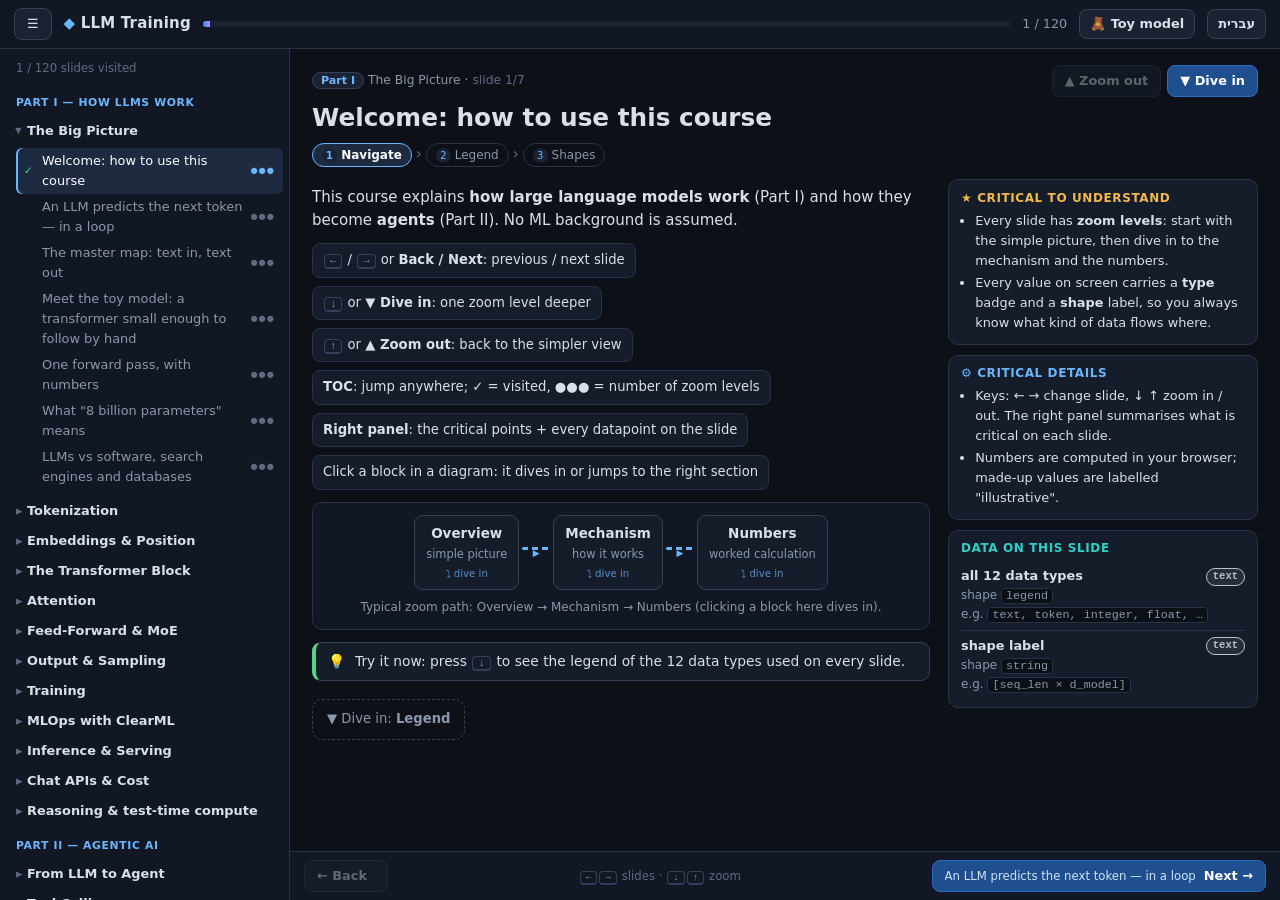
==== commit 432bd291: "LLM_Training: Hebrew mode infrastructure (translation layer, RTL, language button), toy-model slide " ====
--- a/LLM_Training/index.html
+++ b/LLM_Training/index.html
@@ -35,6 +35,7 @@
 <body>
   <div id="app"><p style="padding:20px">Loading course… (JavaScript required)</p></div>
   <script src="core/engine.js"></script>
+  <script src="core/i18n.js"></script>
   <!-- Section files: position in the course comes from each section's `order`, not from this list. -->
   <script src="sections/big-picture.js"></script>
   <script src="sections/tokenization.js"></script>
@@ -59,5 +60,30 @@
   <script src="sections/comfyui.js"></script>
   <script src="sections/safety-eval.js"></script>
   <script src="sections/glossary.js"></script>
+  <!-- Hebrew dictionaries (used only when the language button is set to עברית) -->
+  <script src="i18n/he/core.js"></script>
+  <script src="i18n/he/big-picture.js"></script>
+  <script src="i18n/he/tokenization.js"></script>
+  <script src="i18n/he/embeddings.js"></script>
+  <script src="i18n/he/transformer-block.js"></script>
+  <script src="i18n/he/attention.js"></script>
+  <script src="i18n/he/ffn-moe.js"></script>
+  <script src="i18n/he/output-sampling.js"></script>
+  <script src="i18n/he/training.js"></script>
+  <script src="i18n/he/clearml.js"></script>
+  <script src="i18n/he/inference.js"></script>
+  <script src="i18n/he/chat-api.js"></script>
+  <script src="i18n/he/reasoning.js"></script>
+  <script src="i18n/he/llm-to-agent.js"></script>
+  <script src="i18n/he/tool-calling.js"></script>
+  <script src="i18n/he/langchain.js"></script>
+  <script src="i18n/he/memory-rag.js"></script>
+  <script src="i18n/he/rag-practice.js"></script>
+  <script src="i18n/he/planning-multiagent.js"></script>
+  <script src="i18n/he/skills.js"></script>
+  <script src="i18n/he/langgraph.js"></script>
+  <script src="i18n/he/comfyui.js"></script>
+  <script src="i18n/he/safety-eval.js"></script>
+  <script src="i18n/he/glossary.js"></script>
 </body>
 </html>
--- a/LLM_Training/core/styles.css
+++ b/LLM_Training/core/styles.css
@@ -284,3 +284,47 @@
   .blk { min-width: 80px; max-width: 100%; }
   .bar-row { grid-template-columns: 70px 1fr auto; }
 }
+
+/* ---------- toy-model popover & language button ---------- */
+.toy-btn, .lang-btn { padding: 4px 10px; white-space: nowrap; }
+.lang-btn { font-weight: 700; }
+.toy-pop { position: fixed; top: 52px; right: 14px; z-index: 60; width: min(440px, calc(100vw - 20px)); max-height: calc(100vh - 70px); overflow-y: auto;
+  background: var(--panel); border: 1px solid var(--accent); border-radius: 12px; padding: 12px 16px; box-shadow: 0 10px 40px rgba(0,0,0,.6); font-size: .88rem; }
+[dir=rtl] .toy-pop { right: auto; left: 14px; }
+.toy-pop h3 { margin: 0 0 6px; }
+.toy-close { position: absolute; top: 8px; right: 10px; background: none; border: 0; color: var(--muted); font-size: 1rem; cursor: pointer; }
+[dir=rtl] .toy-close { right: auto; left: 10px; }
+.toy-dims, .toy-x { border-collapse: collapse; width: 100%; margin: 6px 0 10px; font-size: .82rem; }
+.toy-dims td, .toy-dims th, .toy-x td, .toy-x th { border-bottom: 1px solid var(--border); padding: 3px 6px; text-align: start; }
+.toy-dims td:not(:first-child), .toy-dims th { font-family: var(--mono); }
+.toy-x { direction: ltr; font-family: var(--mono); width: auto; }
+.toy-x td { text-align: right; }
+@media (max-width: 560px) { .toy-btn-label { display: none; } }
+
+/* ---------- Hebrew / right-to-left ---------- */
+[dir=rtl] body { font-family: system-ui, "Segoe UI", Arial, "Noto Sans Hebrew", sans-serif; }
+[dir=rtl] ul, [dir=rtl] ol { padding-left: 0; padding-right: 1.3em; }
+[dir=rtl] .kp ul { padding-right: 1.1em; padding-left: 0; }
+[dir=rtl] .toc { border-right: 0; border-left: 1px solid var(--border); }
+[dir=rtl] .toc-slide.on { box-shadow: inset -2px 0 0 var(--accent); }
+[dir=rtl] .toc-caret { transform: scaleX(-1); }
+[dir=rtl] .toc-sec.open .toc-caret { transform: rotate(90deg); }
+[dir=rtl] .toc-slides { padding: 2px 10px 6px 0; }
+[dir=rtl] .callout { border-left-width: 1px; border-right-width: 4px; }
+[dir=rtl] .callout-info { border-right-color: var(--accent); } [dir=rtl] .callout-tip { border-right-color: var(--good); }
+[dir=rtl] .callout-warn { border-right-color: var(--warn); } [dir=rtl] .callout-key { border-right-color: var(--t-probability); }
+[dir=rtl] .callout-illustrative { border-right-color: var(--dim); } [dir=rtl] .callout-docs { border-right-color: var(--t-matrix); }
+[dir=rtl] .callout-hedge { border-right-color: var(--t-token); }
+[dir=rtl] .tbl th, [dir=rtl] .tbl td { text-align: right; }
+[dir=rtl] .step-count { margin-left: 0; margin-right: 4px; }
+[dir=rtl] .step-dots { margin-left: 0; margin-right: auto; }
+[dir=rtl] .step-n { margin-right: 0; margin-left: 4px; }
+/* things that must stay left-to-right inside Hebrew text */
+[dir=rtl] pre, [dir=rtl] code, [dir=rtl] kbd, [dir=rtl] .tok, [dir=rtl] .tokens, [dir=rtl] .dt, [dir=rtl] .shape, [dir=rtl] .mx-scroll,
+[dir=rtl] .chart, [dir=rtl] svg, [dir=rtl] .formula, [dir=rtl] .ctl-val, [dir=rtl] .bar-val, [dir=rtl] .counter, [dir=rtl] .progress,
+[dir=rtl] input[type=range], [dir=rtl] textarea, [dir=rtl] .big-num { direction: ltr; unicode-bidi: isolate; }
+[dir=rtl] .formula, [dir=rtl] .big-num { display: inline-block; }
+/* diagrams keep their left-to-right data flow; labels inside read right-to-left */
+[dir=rtl] .blocks, [dir=rtl] .step-ctrl { direction: ltr; }
+[dir=rtl] .blk, [dir=rtl] .edge-label, [dir=rtl] .blk-caption { direction: rtl; }
+[dir=rtl] .bar-label { text-align: left; }
